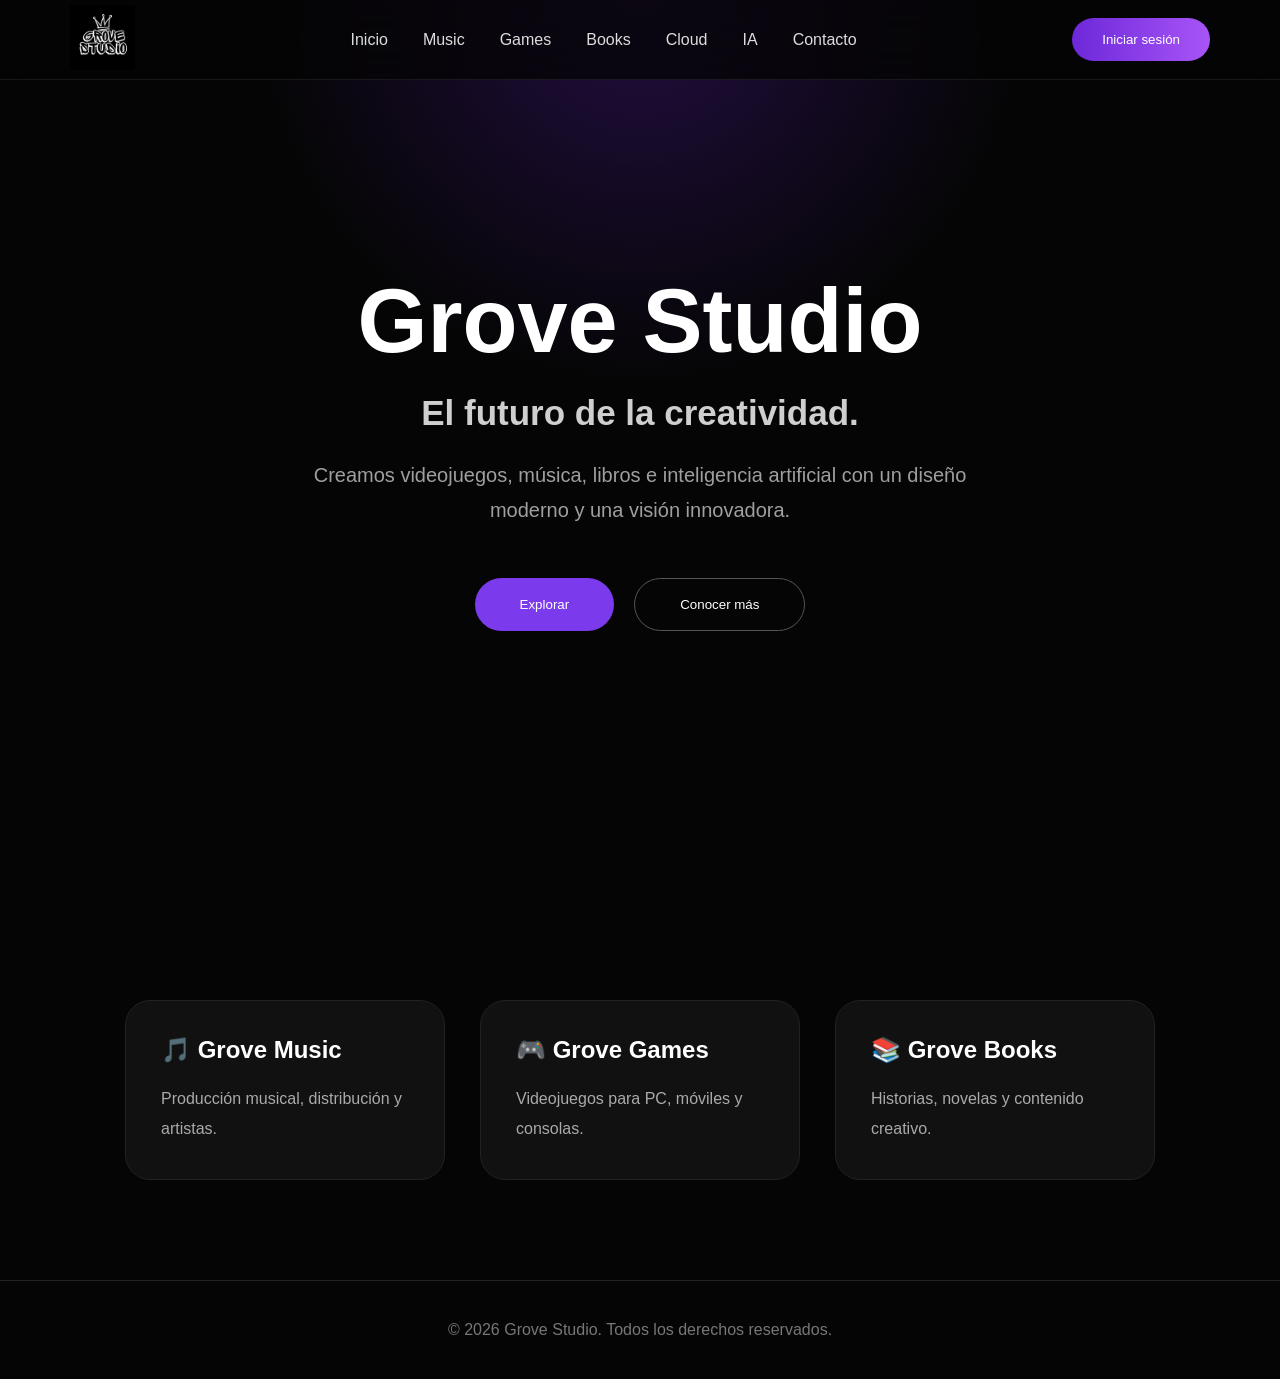
==== index.html @ 433be8a2 "Primer sitio web de Grove Studio" ====
<!DOCTYPE html>
<html lang="es">

<head>
    <meta charset="UTF-8">
    <meta name="viewport" content="width=device-width, initial-scale=1.0">
    <title>Grove Studio</title>

    <link rel="stylesheet" href="style.css">
</head>

<body>

<div class="background-glow"></div>

    <header>
        <div class="logo">
            <img src="assets/logo.png" alt="Grove Studio Logo">
        </div>

        <nav>
            <a href="#">Inicio</a>
            <a href="#">Music</a>
            <a href="#">Games</a>
            <a href="#">Books</a>
            <a href="#">Cloud</a>
            <a href="#">IA</a>
            <a href="#">Contacto</a>
        </nav>

        <button class="login">Iniciar sesión</button>
    </header>

    <section class="hero">
        <h1>Grove Studio</h1>

        <h2>El futuro de la creatividad.</h2>

        <p>
            Creamos videojuegos, música, libros e inteligencia artificial
            con un diseño moderno y una visión innovadora.
        </p>

        <div class="buttons">
            <button class="explorar">Explorar</button>
            <button class="mas">Conocer más</button>
        </div>
    </section>

    <section class="features">

        <div class="card">
            <h2>🎵 Grove Music</h2>
            <p>Producción musical, distribución y artistas.</p>
        </div>

        <div class="card">
            <h2>🎮 Grove Games</h2>
            <p>Videojuegos para PC, móviles y consolas.</p>
        </div>

        <div class="card">
            <h2>📚 Grove Books</h2>
            <p>Historias, novelas y contenido creativo.</p>
        </div>

    </section>

    <footer>
        <p>© 2026 Grove Studio. Todos los derechos reservados.</p>
    </footer>

    <script src="script.js"></script>

</body>

</html>
---- style.css ----
*{
    margin:0;
    padding:0;
    box-sizing:border-box;
    font-family:Inter,Arial,Helvetica,sans-serif;
}

html{
    scroll-behavior:smooth;
}

body{
    background:#050505;
    color:white;
}

/* Barra */

header{
    position:fixed;
    top:0;
    left:0;
    width:100%;
    height:80px;

    display:flex;
    justify-content:space-between;
    align-items:center;

    padding:0 70px;

    background:rgba(5,5,5,.75);

    backdrop-filter:blur(18px);

    z-index:1000;

    border-bottom:1px solid rgba(255,255,255,.08);
}

.logo img{
    height:65px;
}

nav{
    display:flex;
    gap:35px;
}

nav a{
    color:#ddd;
    text-decoration:none;
    transition:.3s;
}

nav a:hover{
    color:#b26cff;
}

.login{
    background:linear-gradient(90deg,#6d28d9,#a855f7);
    color:white;
    border:none;
    border-radius:50px;
    padding:14px 30px;
    cursor:pointer;
    transition:.3s;
}

.login:hover{
    transform:translateY(-3px);
    box-shadow:0 0 20px rgba(168,85,247,.5);
}

/* Hero */

.hero{

    min-height:100vh;

    display:flex;

    flex-direction:column;

    justify-content:center;

    align-items:center;

    text-align:center;

    padding:120px 20px;

    background:
    radial-gradient(circle at top,#5b21b655,transparent 35%),
    #050505;

}

.hero h1{

    font-size:90px;

    font-weight:900;

    margin-bottom:20px;

}

.hero h2{

    font-size:35px;

    color:#cfcfcf;

    margin-bottom:25px;

}

.hero p{

    max-width:700px;

    color:#9f9f9f;

    font-size:20px;

    line-height:35px;

}

.buttons{

    margin-top:50px;

    display:flex;

    gap:20px;

}

.explorar{

    background:#7c3aed;

    color:white;

    border:none;

    border-radius:50px;

    padding:18px 45px;

    cursor:pointer;

}

.mas{

    background:transparent;

    color:white;

    border:1px solid #555;

    border-radius:50px;

    padding:18px 45px;

    cursor:pointer;

}

/* Tarjetas */

.features{

    display:flex;

    justify-content:center;

    gap:35px;

    flex-wrap:wrap;

    padding:100px 60px;

}

.card{

    width:320px;

    background:#111;

    border:1px solid #222;

    border-radius:25px;

    padding:35px;

    transition:.4s;

}

.card:hover{

    transform:translateY(-12px);

    border-color:#8b5cf6;

    box-shadow:0 0 35px rgba(139,92,246,.35);

}

.card h2{

    margin-bottom:20px;

}

.card p{

    color:#aaa;

    line-height:30px;

}

/* Footer */

footer{

    text-align:center;

    padding:40px;

    color:#777;

    border-top:1px solid #222;

}
/* Fondo con luces */

.background-glow{
    position:fixed;
    inset:0;
    z-index:-1;
    overflow:hidden;
}

.background-glow::before{
    content:"";
    position:absolute;
    width:600px;
    height:600px;
    background:#7c3aed;
    border-radius:50%;
    filter:blur(180px);
    top:-150px;
    left:-100px;
    opacity:.35;
}

.background-glow::after{
    content:"";
    position:absolute;
    width:500px;
    height:500px;
    background:#9333ea;
    border-radius:50%;
    filter:blur(180px);
    right:-120px;
    bottom:-120px;
    opacity:.25;
}

/* Animaciones */

.hero h1{
    animation:fadeUp 1s ease;
}

.hero h2{
    animation:fadeUp 1.3s ease;
}

.hero p{
    animation:fadeUp 1.6s ease;
}

.buttons{
    animation:fadeUp 2s ease;
}

@keyframes fadeUp{

from{
opacity:0;
transform:translateY(50px);
}

to{
opacity:1;
transform:translateY(0);
}

}
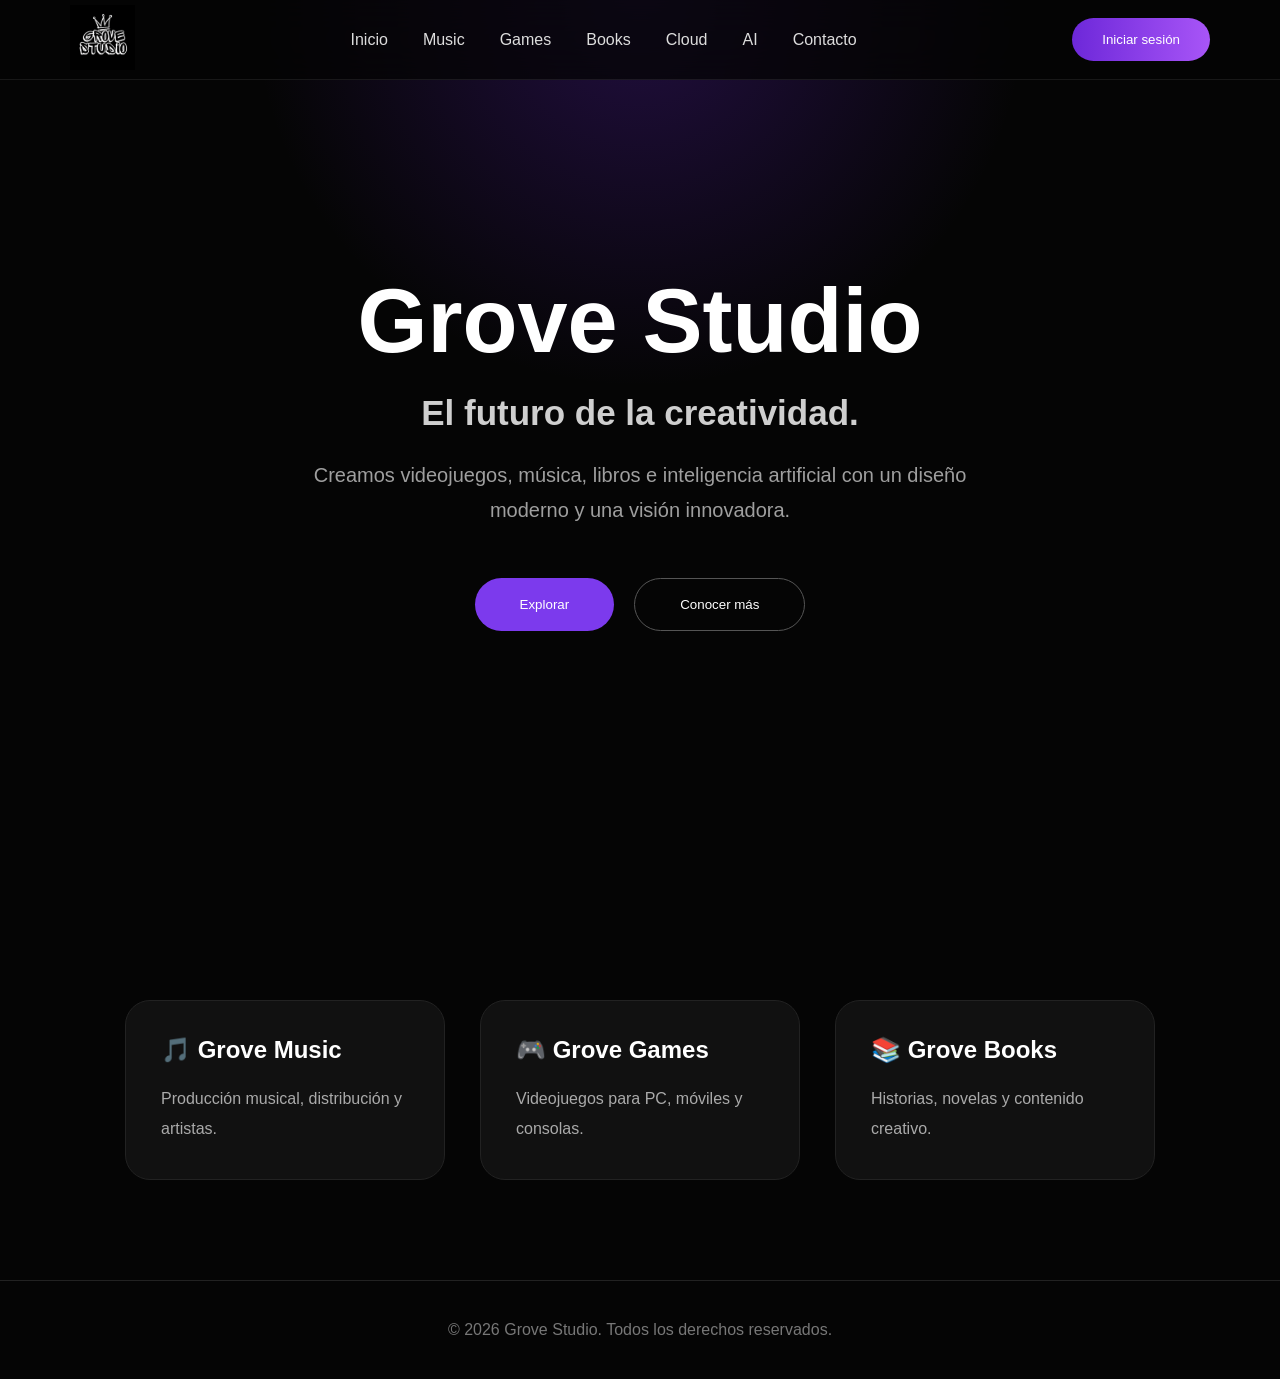
==== commit b8d4f90d: "Agregar Grove Games" ====
--- a/index.html
+++ b/index.html
@@ -19,14 +19,14 @@
         </div>
 
         <nav>
-            <a href="#">Inicio</a>
-            <a href="#">Music</a>
-            <a href="#">Games</a>
-            <a href="#">Books</a>
-            <a href="#">Cloud</a>
-            <a href="#">IA</a>
-            <a href="#">Contacto</a>
-        </nav>
+    <a href="index.html">Inicio</a>
+    <a href="music.html">Music</a>
+    <a href="games.html">Games</a>
+    <a href="books.html">Books</a>
+    <a href="cloud.html">Cloud</a>
+    <a href="ai.html">AI</a>
+    <a href="contact.html">Contacto</a>
+</nav>
 
         <button class="login">Iniciar sesión</button>
     </header>
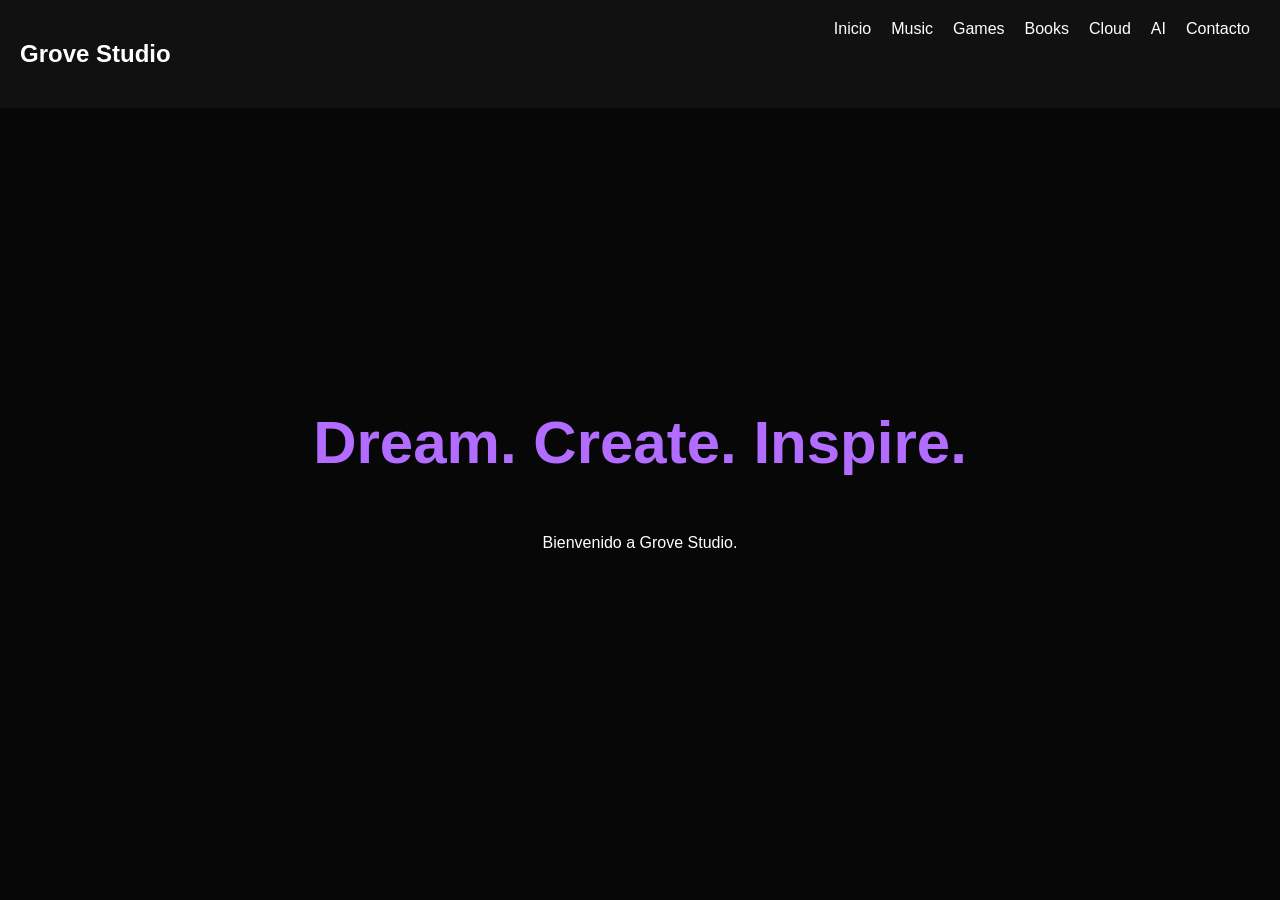
==== commit 140f3dba: "Nueva versión de Grove Studio" ====
--- a/index.html
+++ b/index.html
@@ -1,77 +1 @@
-<!DOCTYPE html>
-<html lang="es">
-
-<head>
-    <meta charset="UTF-8">
-    <meta name="viewport" content="width=device-width, initial-scale=1.0">
-    <title>Grove Studio</title>
-
-    <link rel="stylesheet" href="style.css">
-</head>
-
-<body>
-
-<div class="background-glow"></div>
-
-    <header>
-        <div class="logo">
-            <img src="assets/logo.png" alt="Grove Studio Logo">
-        </div>
-
-        <nav>
-    <a href="index.html">Inicio</a>
-    <a href="music.html">Music</a>
-    <a href="games.html">Games</a>
-    <a href="books.html">Books</a>
-    <a href="cloud.html">Cloud</a>
-    <a href="ai.html">AI</a>
-    <a href="contact.html">Contacto</a>
-</nav>
-
-        <button class="login">Iniciar sesión</button>
-    </header>
-
-    <section class="hero">
-        <h1>Grove Studio</h1>
-
-        <h2>El futuro de la creatividad.</h2>
-
-        <p>
-            Creamos videojuegos, música, libros e inteligencia artificial
-            con un diseño moderno y una visión innovadora.
-        </p>
-
-        <div class="buttons">
-            <button class="explorar">Explorar</button>
-            <button class="mas">Conocer más</button>
-        </div>
-    </section>
-
-    <section class="features">
-
-        <div class="card">
-            <h2>🎵 Grove Music</h2>
-            <p>Producción musical, distribución y artistas.</p>
-        </div>
-
-        <div class="card">
-            <h2>🎮 Grove Games</h2>
-            <p>Videojuegos para PC, móviles y consolas.</p>
-        </div>
-
-        <div class="card">
-            <h2>📚 Grove Books</h2>
-            <p>Historias, novelas y contenido creativo.</p>
-        </div>
-
-    </section>
-
-    <footer>
-        <p>© 2026 Grove Studio. Todos los derechos reservados.</p>
-    </footer>
-
-    <script src="script.js"></script>
-
-</body>
-
-</html>+<!DOCTYPE html><html><head><meta charset="UTF-8"><meta name="viewport" content="width=device-width,initial-scale=1"><title>Grove Studio</title><link rel="stylesheet" href="style.css"></head><body><header><h2>Grove Studio</h2><nav><a href="index.html">Inicio</a><a href="music.html">Music</a><a href="games.html">Games</a><a href="books.html">Books</a><a href="cloud.html">Cloud</a><a href="ai.html">AI</a><a href="contact.html">Contacto</a></nav></header><main class="hero"><h1>Dream. Create. Inspire.</h1><p>Bienvenido a Grove Studio.</p></main></body></html>
--- a/style.css
+++ b/style.css
@@ -1,307 +1 @@
-*{
-    margin:0;
-    padding:0;
-    box-sizing:border-box;
-    font-family:Inter,Arial,Helvetica,sans-serif;
-}
-
-html{
-    scroll-behavior:smooth;
-}
-
-body{
-    background:#050505;
-    color:white;
-}
-
-/* Barra */
-
-header{
-    position:fixed;
-    top:0;
-    left:0;
-    width:100%;
-    height:80px;
-
-    display:flex;
-    justify-content:space-between;
-    align-items:center;
-
-    padding:0 70px;
-
-    background:rgba(5,5,5,.75);
-
-    backdrop-filter:blur(18px);
-
-    z-index:1000;
-
-    border-bottom:1px solid rgba(255,255,255,.08);
-}
-
-.logo img{
-    height:65px;
-}
-
-nav{
-    display:flex;
-    gap:35px;
-}
-
-nav a{
-    color:#ddd;
-    text-decoration:none;
-    transition:.3s;
-}
-
-nav a:hover{
-    color:#b26cff;
-}
-
-.login{
-    background:linear-gradient(90deg,#6d28d9,#a855f7);
-    color:white;
-    border:none;
-    border-radius:50px;
-    padding:14px 30px;
-    cursor:pointer;
-    transition:.3s;
-}
-
-.login:hover{
-    transform:translateY(-3px);
-    box-shadow:0 0 20px rgba(168,85,247,.5);
-}
-
-/* Hero */
-
-.hero{
-
-    min-height:100vh;
-
-    display:flex;
-
-    flex-direction:column;
-
-    justify-content:center;
-
-    align-items:center;
-
-    text-align:center;
-
-    padding:120px 20px;
-
-    background:
-    radial-gradient(circle at top,#5b21b655,transparent 35%),
-    #050505;
-
-}
-
-.hero h1{
-
-    font-size:90px;
-
-    font-weight:900;
-
-    margin-bottom:20px;
-
-}
-
-.hero h2{
-
-    font-size:35px;
-
-    color:#cfcfcf;
-
-    margin-bottom:25px;
-
-}
-
-.hero p{
-
-    max-width:700px;
-
-    color:#9f9f9f;
-
-    font-size:20px;
-
-    line-height:35px;
-
-}
-
-.buttons{
-
-    margin-top:50px;
-
-    display:flex;
-
-    gap:20px;
-
-}
-
-.explorar{
-
-    background:#7c3aed;
-
-    color:white;
-
-    border:none;
-
-    border-radius:50px;
-
-    padding:18px 45px;
-
-    cursor:pointer;
-
-}
-
-.mas{
-
-    background:transparent;
-
-    color:white;
-
-    border:1px solid #555;
-
-    border-radius:50px;
-
-    padding:18px 45px;
-
-    cursor:pointer;
-
-}
-
-/* Tarjetas */
-
-.features{
-
-    display:flex;
-
-    justify-content:center;
-
-    gap:35px;
-
-    flex-wrap:wrap;
-
-    padding:100px 60px;
-
-}
-
-.card{
-
-    width:320px;
-
-    background:#111;
-
-    border:1px solid #222;
-
-    border-radius:25px;
-
-    padding:35px;
-
-    transition:.4s;
-
-}
-
-.card:hover{
-
-    transform:translateY(-12px);
-
-    border-color:#8b5cf6;
-
-    box-shadow:0 0 35px rgba(139,92,246,.35);
-
-}
-
-.card h2{
-
-    margin-bottom:20px;
-
-}
-
-.card p{
-
-    color:#aaa;
-
-    line-height:30px;
-
-}
-
-/* Footer */
-
-footer{
-
-    text-align:center;
-
-    padding:40px;
-
-    color:#777;
-
-    border-top:1px solid #222;
-
-}
-/* Fondo con luces */
-
-.background-glow{
-    position:fixed;
-    inset:0;
-    z-index:-1;
-    overflow:hidden;
-}
-
-.background-glow::before{
-    content:"";
-    position:absolute;
-    width:600px;
-    height:600px;
-    background:#7c3aed;
-    border-radius:50%;
-    filter:blur(180px);
-    top:-150px;
-    left:-100px;
-    opacity:.35;
-}
-
-.background-glow::after{
-    content:"";
-    position:absolute;
-    width:500px;
-    height:500px;
-    background:#9333ea;
-    border-radius:50%;
-    filter:blur(180px);
-    right:-120px;
-    bottom:-120px;
-    opacity:.25;
-}
-
-/* Animaciones */
-
-.hero h1{
-    animation:fadeUp 1s ease;
-}
-
-.hero h2{
-    animation:fadeUp 1.3s ease;
-}
-
-.hero p{
-    animation:fadeUp 1.6s ease;
-}
-
-.buttons{
-    animation:fadeUp 2s ease;
-}
-
-@keyframes fadeUp{
-
-from{
-opacity:0;
-transform:translateY(50px);
-}
-
-to{
-opacity:1;
-transform:translateY(0);
-}
-
-}+body{margin:0;font-family:Arial;background:#070707;color:#fff}header{display:flex;justify-content:space-between;padding:20px;background:#111}nav a{color:#fff;margin:0 10px;text-decoration:none}.hero{min-height:80vh;display:flex;flex-direction:column;justify-content:center;align-items:center;text-align:center}h1{font-size:60px;color:#b26cff}
